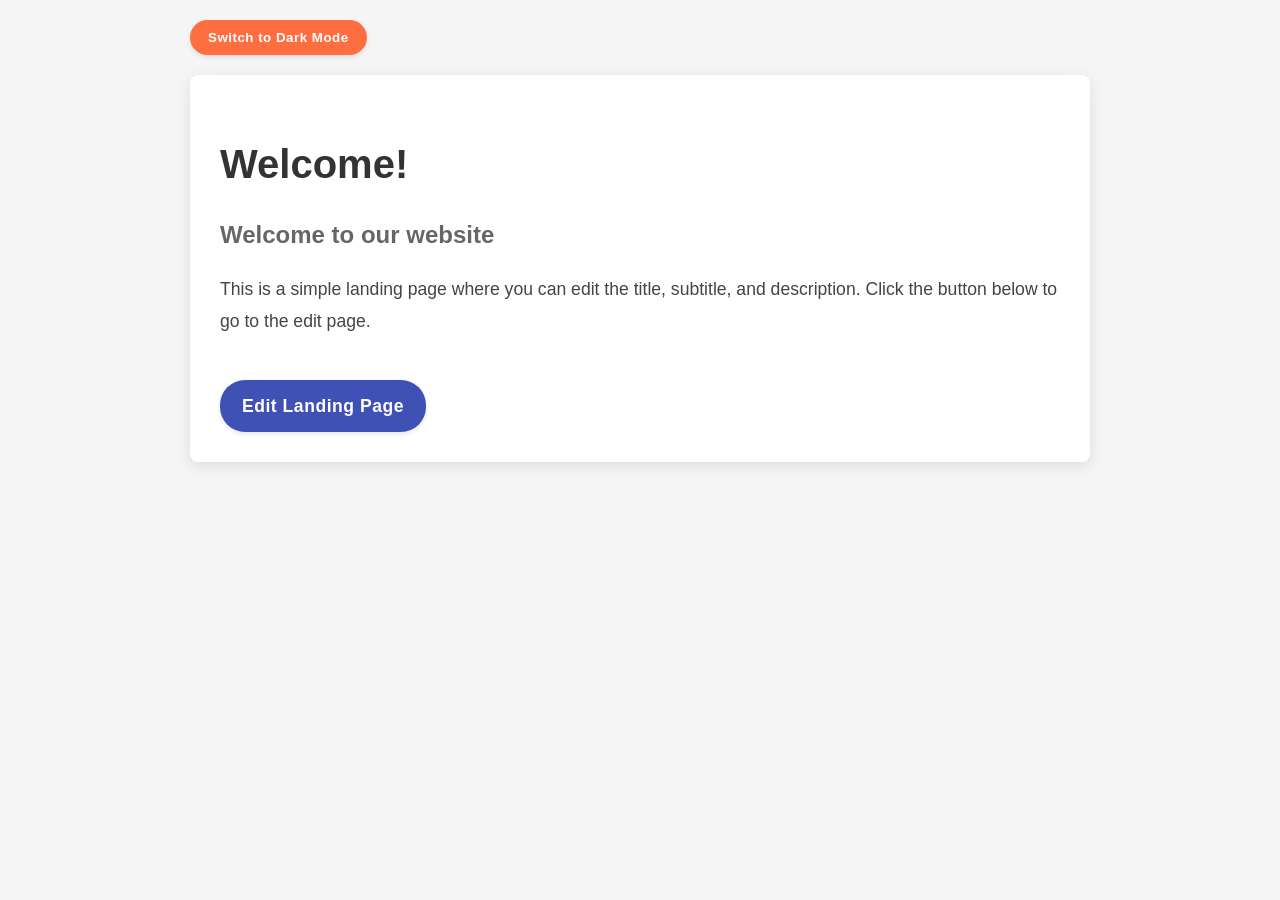
==== html/index.html @ 9facafe0 "Initial commit: project setup" ====
<!doctype html>
<html lang="en">
  <head>
    <meta charset="UTF-8" />
    <meta name="viewport" content="width=device-width, initial-scale=1.0" />
    <title>Landing Page – Customizable & Responsive Website</title>
    <link rel="stylesheet" href="../css/index.css" />
  </head>
  <body>
    <button class="theme-toggle" id="theme-toggle">Switch to Dark Mode</button>

    <div class="container">
      <h1 id="page-title">Welcome!</h1>
      <h2 id="page-subtitle">Welcome to our Hero Section</h2>
      <div id="page-description">
        <p>
          This is a simple landing page where you can edit the title, subtitle,
          and description. Click the button below to go to the edit page.
        </p>
      </div>

      <a href="editor.html" class="edit-button">Edit Landing Page</a>
    </div>

    <script src="../js/index.js"></script>
  </body>
</html>
---- css/index.css ----
body {
  font-family: Arial, sans-serif;
  max-width: 900px;
  margin: 0 auto;
  padding: 20px;
  line-height: 1.6;
  background-color: #f5f5f5;
  transition: background-color 0.5s;
}

.container {
  background-color: #fff;
  padding: 30px;
  border-radius: 8px;
  box-shadow: 0 4px 15px rgba(0, 0, 0, 0.1);
  margin-bottom: 30px;
  animation: fadeIn 0.8s ease-in;
}

h1 {
  font-size: 2.5rem;
  margin-bottom: 10px;
  color: #333;
  animation: slideInLeft 0.5s ease-out;
}

h2 {
  font-size: 1.5rem;
  color: #666;
  margin-bottom: 20px;
  animation: slideInLeft 0.7s ease-out;
}

p {
  font-size: 1.1rem;
  line-height: 1.8;
  color: #444;
}

.edit-button {
  background-color: #3f51b5;
  color: white;
  padding: 12px 22px;
  border: none;
  border-radius: 25px;
  cursor: pointer;
  font-size: 1.1rem;
  font-weight: 600;
  margin-top: 25px;
  text-decoration: none;
  display: inline-block;
  transition: all 0.3s ease;
  box-shadow: 0 2px 5px rgba(0, 0, 0, 0.1);
  letter-spacing: 0.5px;
}

.edit-button:hover {
  background-color: #303f9f;
  transform: translateY(-3px);
  box-shadow: 0 6px 12px rgba(63, 81, 181, 0.3);
}

.theme-toggle {
  background-color: #ff6e40;
  color: white;
  border: none;
  padding: 10px 18px;
  border-radius: 25px;
  cursor: pointer;
  margin-bottom: 20px;
  transition: all 0.3s ease;
  font-weight: 600;
  box-shadow: 0 2px 5px rgba(0, 0, 0, 0.1);
  letter-spacing: 0.5px;
}

.theme-toggle:hover {
  background-color: #ff5722;
  transform: translateY(-2px);
  box-shadow: 0 4px 8px rgba(255, 110, 64, 0.3);
}

@keyframes fadeIn {
  from {
    opacity: 0;
  }
  to {
    opacity: 1;
  }
}

@keyframes slideInLeft {
  from {
    transform: translateX(-30px);
    opacity: 0;
  }
  to {
    transform: translateX(0);
    opacity: 1;
  }
}

@keyframes pulse {
  0% {
    transform: scale(1);
  }
  50% {
    transform: scale(1.05);
  }
  100% {
    transform: scale(1);
  }
}

.dark-theme {
  background-color: #222;
}

.dark-theme .container {
  background-color: #333;
  box-shadow: 0 4px 15px rgba(0, 0, 0, 0.3);
}

.dark-theme h1,
.dark-theme h2,
.dark-theme p {
  color: #eee;
}

@media (max-width: 768px) {
  h1 {
    font-size: 2rem;
  }
  h2 {
    font-size: 1.3rem;
  }
}
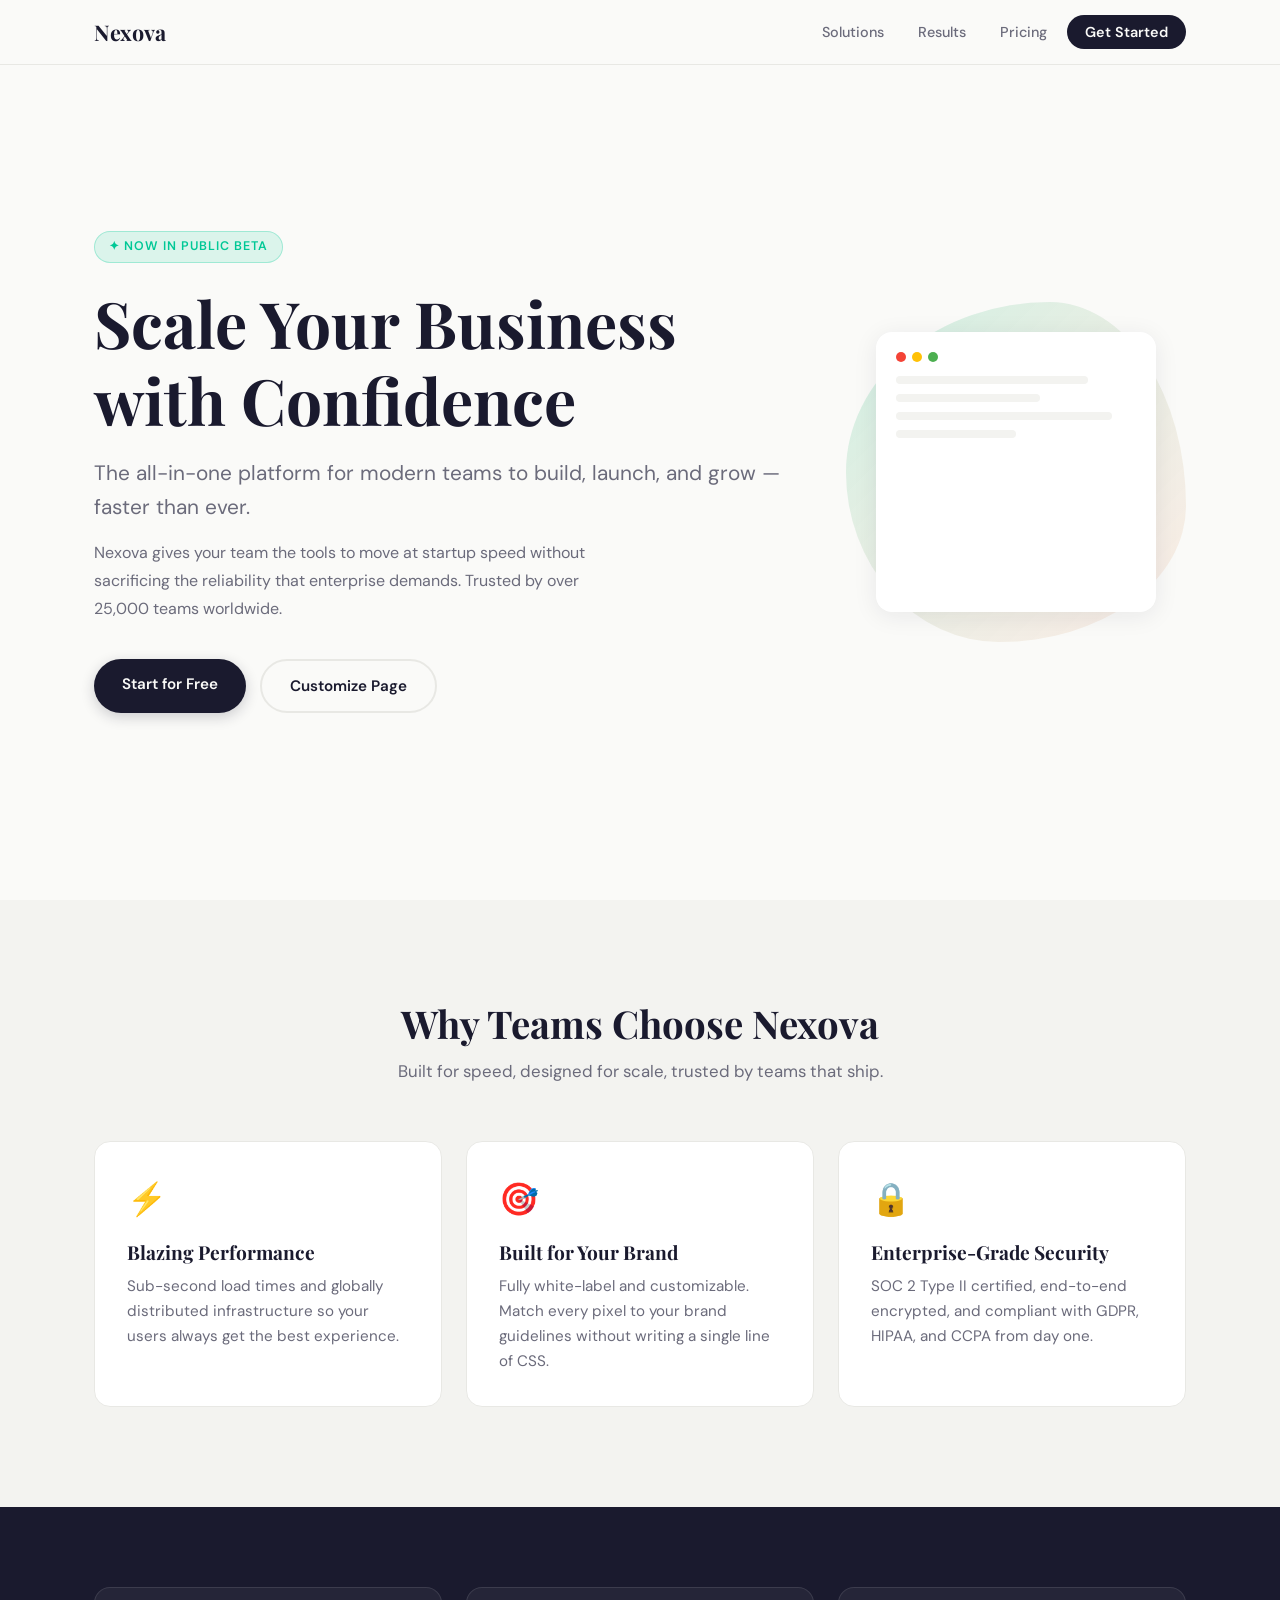
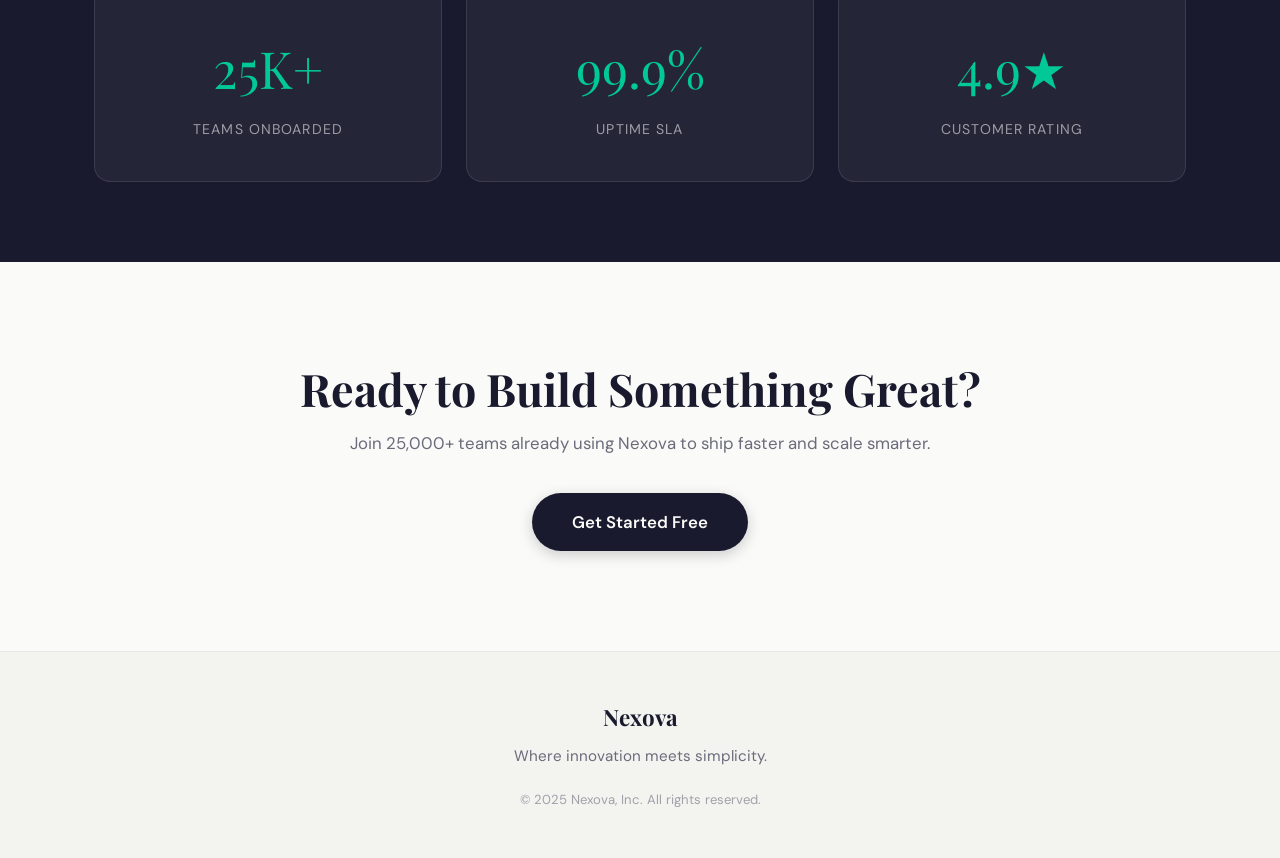
==== commit 157af167: "feat: added new editable sections to website" ====
--- a/html/index.html
+++ b/html/index.html
@@ -3,24 +3,187 @@
   <head>
     <meta charset="UTF-8" />
     <meta name="viewport" content="width=device-width, initial-scale=1.0" />
-    <title>Landing Page – Customizable & Responsive Website</title>
+    <title>Nexova — Scale Your Business with Confidence</title>
+    <link rel="preconnect" href="https://fonts.googleapis.com" />
+    <link rel="preconnect" href="https://fonts.gstatic.com" crossorigin />
+    <link
+      href="https://fonts.googleapis.com/css2?family=Playfair+Display:wght@600;700&family=DM+Sans:wght@300;400;500;600&display=swap"
+      rel="stylesheet"
+    />
     <link rel="stylesheet" href="../css/index.css" />
   </head>
   <body>
-    <button class="theme-toggle" id="theme-toggle">Switch to Dark Mode</button>
+    <!-- NAVBAR -->
+    <nav class="navbar" id="navbar">
+      <div class="navbar-inner">
+        <a href="#" class="navbar-brand" id="nav-brand">Nexova</a>
+        <button
+          class="hamburger-btn"
+          id="hamburger-btn"
+          aria-label="Toggle navigation"
+          aria-expanded="false"
+        >
+          <span class="hamburger-line"></span>
+          <span class="hamburger-line"></span>
+          <span class="hamburger-line"></span>
+        </button>
+        <ul class="nav-menu" id="nav-menu">
+          <li>
+            <a href="#features" class="nav-link" id="nav-link-1">Solutions</a>
+          </li>
+          <li><a href="#stats" class="nav-link" id="nav-link-2">Results</a></li>
+          <li><a href="#cta" class="nav-link" id="nav-link-3">Pricing</a></li>
+          <li>
+            <a href="editor.html" class="nav-link nav-link--cta" id="nav-link-4"
+              >Get Started</a
+            >
+          </li>
+        </ul>
+      </div>
+    </nav>
 
-    <div class="container">
-      <h1 id="page-title">Welcome!</h1>
-      <h2 id="page-subtitle">Welcome to our Hero Section</h2>
-      <div id="page-description">
-        <p>
-          This is a simple landing page where you can edit the title, subtitle,
-          and description. Click the button below to go to the edit page.
+    <!-- HERO SECTION -->
+    <section class="hero-section" id="hero">
+      <div class="hero-content">
+        <div class="hero-text">
+          <span class="hero-badge" id="hero-badge">✦ Now in Public Beta</span>
+          <h1 class="hero-headline" id="page-title">
+            Scale Your Business with Confidence
+          </h1>
+          <p class="hero-subheadline" id="page-subtitle">
+            The all-in-one platform for modern teams to build, launch, and grow
+            — faster than ever.
+          </p>
+          <p class="hero-description" id="page-description">
+            Nexova gives your team the tools to move at startup speed without
+            sacrificing the reliability that enterprise demands. Trusted by over
+            25,000 teams worldwide.
+          </p>
+          <div class="hero-btn-group">
+            <a href="#features" class="btn btn--primary" id="hero-cta"
+              >Start for Free</a
+            >
+            <a href="editor.html" class="btn btn--outline">Customize Page</a>
+          </div>
+        </div>
+        <div class="hero-visual" aria-hidden="true">
+          <div class="hero-blob"></div>
+          <div class="hero-mockup-card">
+            <div class="mockup-dots">
+              <span class="dot dot--red"></span>
+              <span class="dot dot--yellow"></span>
+              <span class="dot dot--green"></span>
+            </div>
+            <div class="mockup-line mockup-line--80"></div>
+            <div class="mockup-line mockup-line--60"></div>
+            <div class="mockup-line mockup-line--90"></div>
+            <div class="mockup-line mockup-line--50"></div>
+          </div>
+        </div>
+      </div>
+    </section>
+
+    <!-- FEATURES SECTION -->
+    <section class="features-section" id="features">
+      <div class="section-container">
+        <div class="section-header">
+          <h2 class="section-title" id="features-title">
+            Why Teams Choose Nexova
+          </h2>
+          <p class="section-subtitle" id="features-subtitle">
+            Built for speed, designed for scale, trusted by teams that ship.
+          </p>
+        </div>
+        <div class="features-grid">
+          <div class="feature-card">
+            <span class="feature-card__icon" id="feature-1-icon">⚡</span>
+            <h3 class="feature-card__title" id="feature-1-title">
+              Blazing Performance
+            </h3>
+            <p class="feature-card__desc" id="feature-1-desc">
+              Sub-second load times and globally distributed infrastructure so
+              your users always get the best experience.
+            </p>
+          </div>
+          <div class="feature-card">
+            <span class="feature-card__icon" id="feature-2-icon">🎯</span>
+            <h3 class="feature-card__title" id="feature-2-title">
+              Built for Your Brand
+            </h3>
+            <p class="feature-card__desc" id="feature-2-desc">
+              Fully white-label and customizable. Match every pixel to your
+              brand guidelines without writing a single line of CSS.
+            </p>
+          </div>
+          <div class="feature-card">
+            <span class="feature-card__icon" id="feature-3-icon">🔒</span>
+            <h3 class="feature-card__title" id="feature-3-title">
+              Enterprise-Grade Security
+            </h3>
+            <p class="feature-card__desc" id="feature-3-desc">
+              SOC 2 Type II certified, end-to-end encrypted, and compliant with
+              GDPR, HIPAA, and CCPA from day one.
+            </p>
+          </div>
+        </div>
+      </div>
+    </section>
+
+    <!-- STATS SECTION -->
+    <section class="stats-section" id="stats">
+      <div class="section-container">
+        <div class="stats-grid">
+          <div class="stat-card">
+            <span class="stat-card__number" id="stat-1-number">25K+</span>
+            <span class="stat-card__label" id="stat-1-label"
+              >Teams Onboarded</span
+            >
+          </div>
+          <div class="stat-card">
+            <span class="stat-card__number" id="stat-2-number">99.9%</span>
+            <span class="stat-card__label" id="stat-2-label">Uptime SLA</span>
+          </div>
+          <div class="stat-card">
+            <span class="stat-card__number" id="stat-3-number">4.9★</span>
+            <span class="stat-card__label" id="stat-3-label"
+              >Customer Rating</span
+            >
+          </div>
+        </div>
+      </div>
+    </section>
+
+    <!-- CTA BANNER -->
+    <section class="cta-section" id="cta">
+      <div class="section-container cta-container">
+        <h2 class="cta-title" id="cta-title">
+          Ready to Build Something Great?
+        </h2>
+        <p class="cta-desc" id="cta-desc">
+          Join 25,000+ teams already using Nexova to ship faster and scale
+          smarter.
+        </p>
+        <a
+          href="editor.html"
+          class="btn btn--primary btn--large"
+          id="cta-button"
+          >Get Started Free</a
+        >
+      </div>
+    </section>
+
+    <!-- FOOTER -->
+    <footer class="site-footer" id="footer">
+      <div class="footer-inner">
+        <p class="footer-brand" id="footer-brand">Nexova</p>
+        <p class="footer-tagline" id="footer-tagline">
+          Where innovation meets simplicity.
+        </p>
+        <p class="footer-copy" id="footer-copy">
+          © 2025 Nexova, Inc. All rights reserved.
         </p>
       </div>
-
-      <a href="editor.html" class="edit-button">Edit Landing Page</a>
-    </div>
+    </footer>
 
     <script src="../js/index.js"></script>
   </body>
--- a/css/index.css
+++ b/css/index.css
@@ -1,137 +1,723 @@
+/* ═══════════════════════════════════════════
+   CSS CUSTOM PROPERTIES
+═══════════════════════════════════════════ */
+:root {
+  /* Colors */
+  --color-bg: #fafaf8;
+  --color-surface: #ffffff;
+  --color-surface-alt: #f3f3f0;
+  --color-border: #e8e8e4;
+  --color-text: #1a1a2e;
+  --color-text-muted: #6b6b7b;
+  --color-accent: #00c896;
+  --color-accent-warm: #ff6b35;
+  --color-navbar-bg: rgba(250, 250, 248, 0.92);
+
+  /* Shadows */
+  --shadow-card: 0 4px 24px rgba(26, 26, 46, 0.08);
+  --shadow-navbar: 0 4px 24px rgba(26, 26, 46, 0.1);
+
+  /* Spacing & Shape */
+  --radius-card: 16px;
+  --radius-pill: 30px;
+  --navbar-height: 64px;
+
+  /* Transitions */
+  --transition-fast: 0.2s ease;
+  --transition-normal: 0.3s ease;
+
+  font-size: 16px;
+}
+
+/* ═══════════════════════════════════════════
+   RESET
+═══════════════════════════════════════════ */
+*,
+*::before,
+*::after {
+  box-sizing: border-box;
+  margin: 0;
+  padding: 0;
+}
+
+html {
+  scroll-behavior: smooth;
+}
+
 body {
-  font-family: Arial, sans-serif;
-  max-width: 900px;
+  font-family: "DM Sans", sans-serif;
+  background-color: var(--color-bg);
+  color: var(--color-text);
+  overflow-x: hidden;
+  line-height: 1.6;
+}
+
+h1,
+h2,
+h3 {
+  font-family: "Playfair Display", serif;
+  line-height: 1.2;
+}
+
+a {
+  text-decoration: none;
+  color: inherit;
+}
+ul {
+  list-style: none;
+}
+
+/* ═══════════════════════════════════════════
+   NAVBAR
+═══════════════════════════════════════════ */
+.navbar {
+  position: fixed;
+  top: 0;
+  left: 0;
+  right: 0;
+  z-index: 100;
+  background: var(--color-navbar-bg);
+  backdrop-filter: blur(12px);
+  -webkit-backdrop-filter: blur(12px);
+  border-bottom: 1px solid var(--color-border);
+  transition: box-shadow var(--transition-normal);
+}
+
+.navbar--scrolled {
+  box-shadow: var(--shadow-navbar);
+}
+
+.navbar-inner {
+  max-width: 1140px;
   margin: 0 auto;
+  padding: 0 24px;
+  height: var(--navbar-height);
+  display: flex;
+  align-items: center;
+  justify-content: space-between;
+  gap: 16px;
+}
+
+/* Brand */
+.navbar-brand {
+  font-family: "Playfair Display", serif;
+  font-size: 1.35rem;
+  font-weight: 700;
+  color: var(--color-text);
+  letter-spacing: -0.3px;
+  white-space: nowrap;
+  flex-shrink: 0;
+}
+
+/* Desktop nav links */
+.nav-menu {
+  display: flex;
+  align-items: center;
+  gap: 6px;
+}
+
+.nav-link {
+  font-size: 0.9rem;
+  font-weight: 500;
+  color: var(--color-text-muted);
+  padding: 6px 14px;
+  border-radius: var(--radius-pill);
+  transition:
+    color var(--transition-fast),
+    background var(--transition-fast);
+  white-space: nowrap;
+}
+
+.nav-link:hover {
+  color: var(--color-text);
+  background: var(--color-surface-alt);
+}
+
+/* CTA nav button */
+.nav-link--cta {
+  background: var(--color-text);
+  color: var(--color-bg);
+  font-weight: 600;
+  padding: 8px 18px;
+}
+
+.nav-link--cta:hover {
+  opacity: 0.85;
+  color: var(--color-bg);
+  background: var(--color-text);
+}
+
+/* Hamburger button (hidden on desktop) */
+.hamburger-btn {
+  display: none;
+  flex-direction: column;
+  justify-content: space-between;
+  width: 28px;
+  height: 20px;
+  background: none;
+  border: none;
+  cursor: pointer;
+  padding: 0;
+  flex-shrink: 0;
+}
+
+.hamburger-line {
+  display: block;
+  height: 2px;
+  width: 100%;
+  background: var(--color-text);
+  border-radius: 2px;
+  transition:
+    transform 0.25s ease,
+    opacity 0.25s ease;
+  transform-origin: center;
+}
+
+/* Hamburger → X when menu is open */
+.hamburger-btn.is-open .hamburger-line:nth-child(1) {
+  transform: translateY(9px) rotate(45deg);
+}
+.hamburger-btn.is-open .hamburger-line:nth-child(2) {
+  opacity: 0;
+  transform: scaleX(0);
+}
+.hamburger-btn.is-open .hamburger-line:nth-child(3) {
+  transform: translateY(-9px) rotate(-45deg);
+}
+
+/* ═══════════════════════════════════════════
+   BUTTONS (shared)
+═══════════════════════════════════════════ */
+.btn {
+  display: inline-block;
+  padding: 13px 28px;
+  border-radius: var(--radius-pill);
+  font-family: "DM Sans", sans-serif;
+  font-size: 0.95rem;
+  font-weight: 600;
+  transition:
+    transform var(--transition-fast),
+    box-shadow var(--transition-fast),
+    opacity var(--transition-fast);
+  cursor: pointer;
+  text-align: center;
+}
+
+.btn--primary {
+  background: var(--color-text);
+  color: var(--color-bg);
+  box-shadow: 0 4px 14px rgba(26, 26, 46, 0.2);
+}
+
+.btn--primary:hover {
+  transform: translateY(-2px);
+  box-shadow: 0 8px 24px rgba(26, 26, 46, 0.25);
+}
+
+.btn--outline {
+  background: transparent;
+  color: var(--color-text);
+  border: 2px solid var(--color-border);
+}
+
+.btn--outline:hover {
+  border-color: var(--color-text);
+  background: var(--color-surface-alt);
+}
+
+.btn--large {
+  padding: 16px 40px;
+  font-size: 1.05rem;
+}
+
+/* ═══════════════════════════════════════════
+   HERO SECTION
+═══════════════════════════════════════════ */
+.hero-section {
+  min-height: 100vh;
+  display: flex;
+  align-items: center;
+  padding-top: var(--navbar-height);
+}
+
+.hero-content {
+  max-width: 1140px;
+  margin: 0 auto;
+  padding: 60px 24px 80px;
+  display: flex;
+  align-items: center;
+  gap: 60px;
+  width: 100%;
+}
+
+.hero-text {
+  flex: 1;
+  min-width: 0;
+  animation: anim-fade-up 0.7s ease both;
+}
+
+.hero-badge {
+  display: inline-block;
+  font-size: 0.78rem;
+  font-weight: 600;
+  letter-spacing: 0.08em;
+  text-transform: uppercase;
+  color: var(--color-accent);
+  background: color-mix(in srgb, var(--color-accent) 12%, transparent);
+  border: 1px solid color-mix(in srgb, var(--color-accent) 28%, transparent);
+  padding: 5px 14px;
+  border-radius: var(--radius-pill);
+  margin-bottom: 22px;
+}
+
+.hero-headline {
+  font-size: clamp(2.4rem, 5.5vw, 4rem);
+  color: var(--color-text);
+  margin-bottom: 18px;
+  animation: anim-fade-up 0.7s 0.1s ease both;
+}
+
+.hero-subheadline {
+  font-size: clamp(1.05rem, 2vw, 1.3rem);
+  font-weight: 400;
+  color: var(--color-text-muted);
+  margin-bottom: 16px;
+  animation: anim-fade-up 0.7s 0.2s ease both;
+}
+
+.hero-description {
+  font-size: 1rem;
+  color: var(--color-text-muted);
+  line-height: 1.75;
+  max-width: 520px;
+  margin-bottom: 36px;
+  animation: anim-fade-up 0.7s 0.3s ease both;
+}
+
+.hero-btn-group {
+  display: flex;
+  gap: 14px;
+  flex-wrap: wrap;
+  animation: anim-fade-up 0.7s 0.4s ease both;
+}
+
+/* Hero Decorative Visual */
+.hero-visual {
+  flex: 0 0 340px;
+  height: 340px;
+  position: relative;
+  animation: anim-fade-up 0.7s 0.2s ease both;
+}
+
+.hero-blob {
+  position: absolute;
+  inset: 0;
+  border-radius: 60% 40% 55% 45% / 50% 60% 40% 50%;
+  background: linear-gradient(
+    135deg,
+    color-mix(in srgb, var(--color-accent) 22%, transparent),
+    color-mix(in srgb, var(--color-accent-warm) 10%, transparent)
+  );
+  animation: anim-blob-float 6s ease-in-out infinite;
+}
+
+.hero-mockup-card {
+  position: absolute;
+  inset: 30px;
+  background: var(--color-surface);
+  border-radius: var(--radius-card);
+  box-shadow: var(--shadow-card);
   padding: 20px;
-  line-height: 1.6;
-  background-color: #f5f5f5;
-  transition: background-color 0.5s;
-}
-
-.container {
-  background-color: #fff;
-  padding: 30px;
-  border-radius: 8px;
-  box-shadow: 0 4px 15px rgba(0, 0, 0, 0.1);
-  margin-bottom: 30px;
-  animation: fadeIn 0.8s ease-in;
-}
-
-h1 {
-  font-size: 2.5rem;
+  display: flex;
+  flex-direction: column;
+  gap: 10px;
+}
+
+.mockup-dots {
+  display: flex;
+  gap: 6px;
+  margin-bottom: 4px;
+}
+
+.dot {
+  width: 10px;
+  height: 10px;
+  border-radius: 50%;
+  display: block;
+}
+
+.dot--red {
+  background: #f44336;
+}
+.dot--yellow {
+  background: #ffc107;
+}
+.dot--green {
+  background: #4caf50;
+}
+
+.mockup-line {
+  height: 8px;
+  border-radius: 4px;
+  background: var(--color-surface-alt);
+}
+
+.mockup-line--80 {
+  width: 80%;
+}
+.mockup-line--60 {
+  width: 60%;
+}
+.mockup-line--90 {
+  width: 90%;
+}
+.mockup-line--50 {
+  width: 50%;
+}
+
+/* ═══════════════════════════════════════════
+   SHARED SECTION UTILITIES
+═══════════════════════════════════════════ */
+.section-container {
+  max-width: 1140px;
+  margin: 0 auto;
+  padding: 0 24px;
+}
+
+.section-header {
+  text-align: center;
+  margin-bottom: 56px;
+}
+
+.section-title {
+  font-size: clamp(1.8rem, 3vw, 2.6rem);
+  color: var(--color-text);
+  margin-bottom: 12px;
+}
+
+.section-subtitle {
+  font-size: 1.05rem;
+  color: var(--color-text-muted);
+}
+
+/* ═══════════════════════════════════════════
+   FEATURES SECTION
+═══════════════════════════════════════════ */
+.features-section {
+  padding: 100px 0;
+  background: var(--color-surface-alt);
+}
+
+.features-grid {
+  display: grid;
+  grid-template-columns: repeat(3, 1fr);
+  gap: 24px;
+}
+
+.feature-card {
+  background: var(--color-surface);
+  border-radius: var(--radius-card);
+  padding: 32px;
+  border: 1px solid var(--color-border);
+  transition:
+    transform var(--transition-normal),
+    box-shadow var(--transition-normal);
+}
+
+.feature-card:hover {
+  transform: translateY(-4px);
+  box-shadow: var(--shadow-card);
+}
+
+.feature-card__icon {
+  font-size: 2rem;
+  display: block;
+  margin-bottom: 16px;
+}
+
+.feature-card__title {
+  font-size: 1.2rem;
+  color: var(--color-text);
   margin-bottom: 10px;
-  color: #333;
-  animation: slideInLeft 0.5s ease-out;
-}
-
-h2 {
-  font-size: 1.5rem;
-  color: #666;
+}
+
+.feature-card__desc {
+  font-size: 0.95rem;
+  line-height: 1.65;
+  color: var(--color-text-muted);
+}
+
+/* ═══════════════════════════════════════════
+   STATS SECTION
+═══════════════════════════════════════════ */
+.stats-section {
+  padding: 80px 0;
+  background: var(--color-text);
+}
+
+.stats-grid {
+  display: grid;
+  grid-template-columns: repeat(3, 1fr);
+  gap: 24px;
+}
+
+.stat-card {
+  text-align: center;
+  padding: 40px 20px;
+  border-radius: var(--radius-card);
+  background: rgba(255, 255, 255, 0.05);
+  border: 1px solid rgba(255, 255, 255, 0.1);
+}
+
+.stat-card__number {
+  display: block;
+  font-family: "Playfair Display", serif;
+  font-size: clamp(2.2rem, 4vw, 3.2rem);
+  color: var(--color-accent);
+  margin-bottom: 8px;
+}
+
+.stat-card__label {
+  display: block;
+  font-size: 0.88rem;
+  color: rgba(255, 255, 255, 0.55);
+  text-transform: uppercase;
+  letter-spacing: 0.08em;
+}
+
+/* ═══════════════════════════════════════════
+   CTA SECTION
+═══════════════════════════════════════════ */
+.cta-section {
+  padding: 100px 0;
+  background: var(--color-bg);
+}
+
+.cta-container {
+  text-align: center;
+}
+
+.cta-title {
+  font-size: clamp(1.8rem, 3.5vw, 2.8rem);
+  color: var(--color-text);
+  margin-bottom: 14px;
+}
+
+.cta-desc {
+  font-size: 1.05rem;
+  color: var(--color-text-muted);
+  margin-bottom: 36px;
+}
+
+/* ═══════════════════════════════════════════
+   FOOTER
+═══════════════════════════════════════════ */
+.site-footer {
+  background: var(--color-surface-alt);
+  border-top: 1px solid var(--color-border);
+  padding: 48px 24px;
+  text-align: center;
+}
+
+.footer-inner {
+  max-width: 1140px;
+  margin: 0 auto;
+}
+
+.footer-brand {
+  font-family: "Playfair Display", serif;
+  font-size: 1.4rem;
+  font-weight: 700;
+  color: var(--color-text);
+  margin-bottom: 8px;
+}
+
+.footer-tagline {
+  font-size: 0.95rem;
+  color: var(--color-text-muted);
   margin-bottom: 20px;
-  animation: slideInLeft 0.7s ease-out;
-}
-
-p {
-  font-size: 1.1rem;
-  line-height: 1.8;
-  color: #444;
-}
-
-.edit-button {
-  background-color: #3f51b5;
-  color: white;
-  padding: 12px 22px;
-  border: none;
-  border-radius: 25px;
-  cursor: pointer;
-  font-size: 1.1rem;
-  font-weight: 600;
-  margin-top: 25px;
-  text-decoration: none;
-  display: inline-block;
-  transition: all 0.3s ease;
-  box-shadow: 0 2px 5px rgba(0, 0, 0, 0.1);
-  letter-spacing: 0.5px;
-}
-
-.edit-button:hover {
-  background-color: #303f9f;
-  transform: translateY(-3px);
-  box-shadow: 0 6px 12px rgba(63, 81, 181, 0.3);
-}
-
-.theme-toggle {
-  background-color: #ff6e40;
-  color: white;
-  border: none;
-  padding: 10px 18px;
-  border-radius: 25px;
-  cursor: pointer;
-  margin-bottom: 20px;
-  transition: all 0.3s ease;
-  font-weight: 600;
-  box-shadow: 0 2px 5px rgba(0, 0, 0, 0.1);
-  letter-spacing: 0.5px;
-}
-
-.theme-toggle:hover {
-  background-color: #ff5722;
-  transform: translateY(-2px);
-  box-shadow: 0 4px 8px rgba(255, 110, 64, 0.3);
-}
-
-@keyframes fadeIn {
+}
+
+.footer-copy {
+  font-size: 0.82rem;
+  color: var(--color-text-muted);
+  opacity: 0.6;
+}
+
+/* ═══════════════════════════════════════════
+   KEYFRAME ANIMATIONS
+═══════════════════════════════════════════ */
+@keyframes anim-fade-up {
   from {
     opacity: 0;
+    transform: translateY(24px);
   }
   to {
     opacity: 1;
-  }
-}
-
-@keyframes slideInLeft {
-  from {
-    transform: translateX(-30px);
+    transform: translateY(0);
+  }
+}
+
+@keyframes anim-blob-float {
+  0%,
+  100% {
+    transform: translate(0, 0) rotate(0deg);
+  }
+  33% {
+    transform: translate(8px, -12px) rotate(5deg);
+  }
+  66% {
+    transform: translate(-8px, 6px) rotate(-3deg);
+  }
+}
+
+/* ═══════════════════════════════════════════
+   RESPONSIVE — TABLET  (≤ 900px)
+═══════════════════════════════════════════ */
+@media (max-width: 900px) {
+  .hero-content {
+    flex-direction: column;
+    gap: 40px;
+    padding-top: 48px;
+    text-align: center;
+  }
+
+  .hero-description {
+    margin-left: auto;
+    margin-right: auto;
+  }
+
+  .hero-btn-group {
+    justify-content: center;
+  }
+
+  .hero-visual {
+    flex: 0 0 260px;
+    width: 260px;
+    height: 260px;
+    margin: 0 auto;
+  }
+
+  .features-grid {
+    grid-template-columns: 1fr 1fr;
+  }
+  .stats-grid {
+    grid-template-columns: 1fr 1fr;
+  }
+}
+
+/* ═══════════════════════════════════════════
+   RESPONSIVE — MOBILE  (≤ 600px)
+═══════════════════════════════════════════ */
+@media (max-width: 600px) {
+  /* Show hamburger, hide desktop nav */
+  .hamburger-btn {
+    display: flex;
+  }
+
+  /* Mobile dropdown menu */
+  .nav-menu {
+    position: fixed;
+    top: var(--navbar-height);
+    left: 0;
+    right: 0;
+    z-index: 110;
+    background: var(--color-surface);
+    border-bottom: 1px solid var(--color-border);
+    box-shadow: 0 8px 24px rgba(26, 26, 46, 0.12);
+    flex-direction: column;
+    align-items: stretch;
+    padding: 12px 0 16px;
+    gap: 2px;
+
+    /* Hidden state */
+    visibility: hidden;
     opacity: 0;
-  }
-  to {
-    transform: translateX(0);
+    transform: translateY(-8px);
+    transition:
+      visibility 0s linear 0.22s,
+      opacity 0.22s ease,
+      transform 0.22s ease;
+    pointer-events: none;
+  }
+
+  /* Open state */
+  .nav-menu.is-open {
+    visibility: visible;
     opacity: 1;
-  }
-}
-
-@keyframes pulse {
-  0% {
-    transform: scale(1);
-  }
-  50% {
-    transform: scale(1.05);
-  }
-  100% {
-    transform: scale(1);
-  }
-}
-
-.dark-theme {
-  background-color: #222;
-}
-
-.dark-theme .container {
-  background-color: #333;
-  box-shadow: 0 4px 15px rgba(0, 0, 0, 0.3);
-}
-
-.dark-theme h1,
-.dark-theme h2,
-.dark-theme p {
-  color: #eee;
-}
-
-@media (max-width: 768px) {
-  h1 {
+    transform: translateY(0);
+    transition:
+      visibility 0s linear 0s,
+      opacity 0.22s ease,
+      transform 0.22s ease;
+    pointer-events: auto;
+  }
+
+  .nav-link {
+    display: block;
+    padding: 12px 24px;
+    border-radius: 0;
+    font-size: 0.95rem;
+    text-align: left;
+    color: var(--color-text);
+  }
+
+  .nav-link:hover {
+    background: var(--color-surface-alt);
+  }
+
+  /* CTA link at bottom of mobile menu */
+  .nav-link--cta {
+    background: none;
+    color: var(--color-accent);
+    font-weight: 700;
+    margin: 8px 16px 0;
+    padding: 10px 20px;
+    border-radius: var(--radius-pill);
+    border: 2px solid var(--color-accent);
+    text-align: center;
+  }
+
+  .nav-link--cta:hover {
+    background: color-mix(in srgb, var(--color-accent) 10%, transparent);
+    color: var(--color-accent);
+  }
+
+  /* Hero adjustments */
+  .hero-content {
+    padding: 40px 20px 60px;
+  }
+  .hero-visual {
+    width: 220px;
+    height: 220px;
+  }
+
+  /* Full-width buttons on mobile */
+  .btn--primary,
+  .btn--outline {
+    width: 100%;
+    display: block;
+  }
+
+  /* Single-column grids */
+  .features-grid {
+    grid-template-columns: 1fr;
+  }
+  .stats-grid {
+    grid-template-columns: 1fr;
+    gap: 16px;
+  }
+}
+
+/* ═══════════════════════════════════════════
+   RESPONSIVE — SMALL MOBILE  (≤ 380px)
+═══════════════════════════════════════════ */
+@media (max-width: 380px) {
+  .hero-headline {
     font-size: 2rem;
   }
-  h2 {
-    font-size: 1.3rem;
-  }
-}
+  .features-section,
+  .cta-section {
+    padding: 64px 0;
+  }
+}
